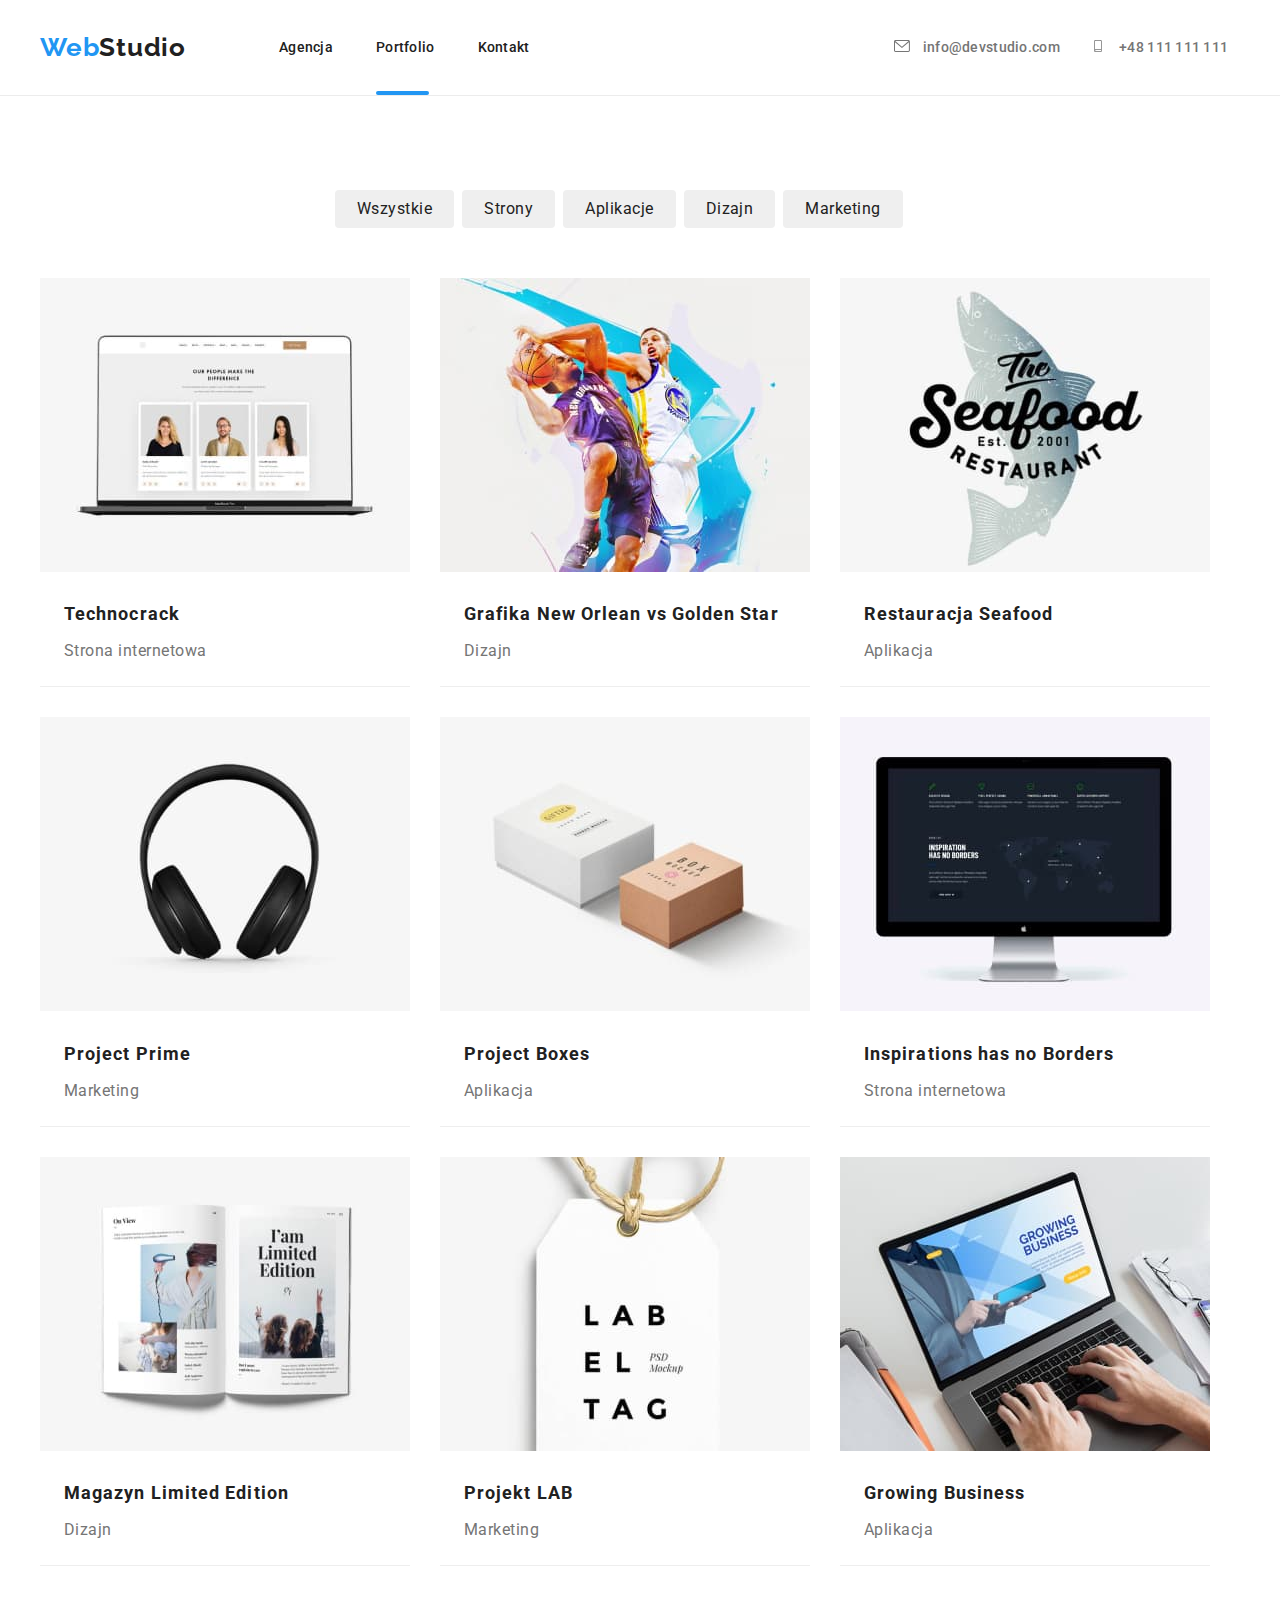
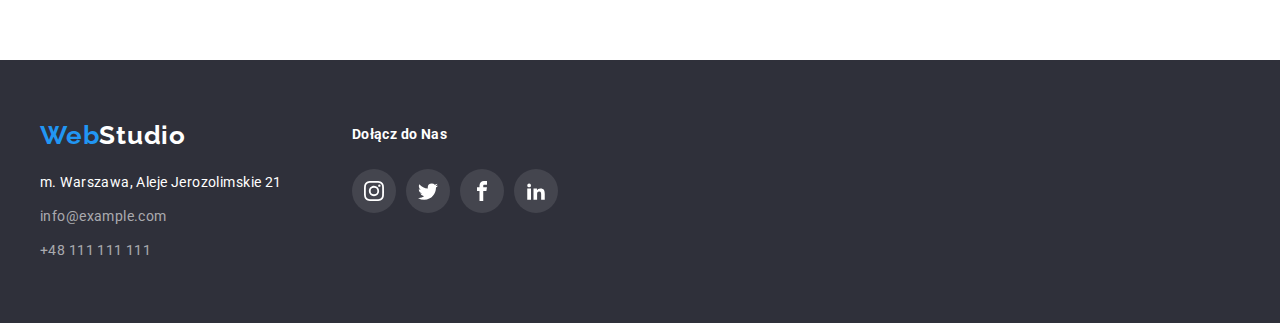
==== portfolio.html @ 5ad1e3b2 "Created of new repository" ====
<!DOCTYPE html>
<html lang="en">
  <head>
    <meta charset="UTF-8" />
    <meta http-equiv="X-UA-Compatible" content="IE=edge" />
    <meta name="viewport" content="width=device-width, initial-scale=1.0" />
    <title>Document</title>
    <link
      rel="stylesheet"
      href="https://cdnjs.cloudflare.com/ajax/libs/modern-normalize/1.0.0/modern-normalize.min.css"
    />
    <link rel="stylesheet" href="css/styles.css" />
    <link rel="preconnect" href="https://fonts.googleapis.com" />
    <link rel="preconnect" href="https://fonts.gstatic.com" crossorigin />
    <link
      href="https://fonts.googleapis.com/css2?family=Raleway:wght@700&family=Roboto:wght@400;500;700;900&display=swap"
      rel="stylesheet"
    />
  </head>
  <body>
    <!--Header-->

    <header class="main-head container">
      <a href="./index.html" class="main-head-logo-web-part">
        Web<span class="main-head-logo-studio-part">Studio</span>
      </a>

      <!--Menu navigation-->

      <nav class="navigation">
        <ul class="menu-navigation">
          <li class="menu-navigation-item">
            <a href="./index.html" class="menu-navigation-item-link">Agencja</a>
          </li>
          <li class="menu-navigation-item">
            <a
              class="menu-navigation-item-link link-underline"
              href="./portfolio.html"
              >Portfolio</a
            >
          </li>
          <li class="menu-navigation-item">
            <a href="" class="menu-navigation-item-link">Kontakt</a>
          </li>
        </ul>
      </nav>

      <!--MAIN HEAD CONTACT-->

      <ul class="main-head-contact">
        <li class="main-head-contact-item">
          <a
            class="main-head-contact-item-link"
            href="mailto:info@devstudio.com"
          >
            <svg class="main-head-contact-icons" width="16" height="12">
              <use
                href="./images/icons.svg#icon-envelope"
                width="16"
                height="12"
              ></use>
            </svg>
            info@devstudio.com
          </a>
        </li>

        <li class="main-head-contact-item">
          <a class="main-head-contact-item-link" href="">
            <svg class="main-head-contact-icons" width="16" height="12">
              <use
                href="./images/icons.svg#icon-smartphone"
                width="16"
                height="12"
              ></use>
            </svg>
            +48 111 111 111
          </a>
        </li>
      </ul>
    </header>

    <div class="main-head-border-bottom"></div>

    <!--Main-->

    <!--MENU-->

    <main>
      <section class="ssection">
        <div class="container">
          <ul class="menu">
            <li class="menu-item">
              <button class="menu-btn" type="button">Wszystkie</button>
            </li>
            <li class="menu-item">
              <button class="menu-btn" type="button">Strony</button>
            </li>
            <li class="menu-item">
              <button class="menu-btn" type="button">Aplikacje</button>
            </li>
            <li class="menu-item">
              <button class="menu-btn" type="button">Dizajn</button>
            </li>
            <li class="menu-item">
              <button class="menu-btn" type="button">Marketing</button>
            </li>
          </ul>

          <!--PROJECTS-->

          <ul class="project-card">
            <li class="project-card-item">
              <figure class="picture-card">
                <img
                  src="images/imgH.jpg"
                  width="370"
                  height="294"
                  alt="Technocrack"
                />
                <div class="description-card">
                  <p class="description-card-text">
                    Technocrack jest popularną platformą wykorzystywaną do
                    rozpowszechniania koronawirusa. Firmy wykorzystują tę
                    platformę do celów szpiegowskich i ataków na
                    niezabezpieczone serwery konkurencji
                  </p>
                </div>
              </figure>
              <figcaption class="project-name">Technocrack</figcaption>
              <p class="category-name">Strona internetowa</p>
            </li>
            <li class="project-card-item">
              <figure class="picture-card">
                <img
                  src="images/imgI.jpg"
                  width="370"
                  height="294"
                  alt="Grafika New Orlean vs Golden Star"
                />
                <div class="description-card">
                  <p class="description-card-text">
                    Technocrack jest popularną platformą wykorzystywaną do
                    rozpowszechniania koronawirusa. Firmy wykorzystują tę
                    platformę do celów szpiegowskich i ataków na
                    niezabezpieczone serwery konkurencji
                  </p>
                </div>
              </figure>
              <figcaption class="project-name">
                Grafika New Orlean vs Golden Star
              </figcaption>
              <p class="category-name">Dizajn</p>
            </li>
            <li class="project-card-item">
              <figure class="picture-card">
                <img
                  src="images/imgJ.jpg"
                  width="370"
                  height="294"
                  alt="Restauracja Seafood"
                />
                <div class="description-card">
                  <p class="description-card-text">
                    Technocrack jest popularną platformą wykorzystywaną do
                    rozpowszechniania koronawirusa. Firmy wykorzystują tę
                    platformę do celów szpiegowskich i ataków na
                    niezabezpieczone serwery konkurencji
                  </p>
                </div>
              </figure>
              <figcaption class="project-name">Restauracja Seafood</figcaption>
              <p class="category-name">Aplikacja</p>
            </li>
            <li class="project-card-item">
              <figure class="picture-card">
                <img
                  src="images/imgK.jpg"
                  width="370"
                  height="294"
                  alt="Project Prime"
                />
                <div class="description-card">
                  <p class="description-card-text">
                    Technocrack jest popularną platformą wykorzystywaną do
                    rozpowszechniania koronawirusa. Firmy wykorzystują tę
                    platformę do celów szpiegowskich i ataków na
                    niezabezpieczone serwery konkurencji
                  </p>
                </div>
              </figure>
              <figcaption class="project-name">Project Prime</figcaption>
              <p class="category-name">Marketing</p>
            </li>
            <li class="project-card-item">
              <figure class="picture-card">
                <img
                  src="images/imgL.jpg"
                  width="370"
                  height="294"
                  alt="Project Boxes"
                />
                <div class="description-card">
                  <p class="description-card-text">
                    Technocrack jest popularną platformą wykorzystywaną do
                    rozpowszechniania koronawirusa. Firmy wykorzystują tę
                    platformę do celów szpiegowskich i ataków na
                    niezabezpieczone serwery konkurencji
                  </p>
                </div>
              </figure>
              <figcaption class="project-name">Project Boxes</figcaption>
              <p class="category-name">Aplikacja</p>
            </li>
            <li class="project-card-item">
              <figure class="picture-card">
                <img
                  src="images/imgM.jpg"
                  width="370"
                  height="294"
                  alt="Inspirations has no Borders"
                />
                <div class="description-card">
                  <p class="description-card-text">
                    Technocrack jest popularną platformą wykorzystywaną do
                    rozpowszechniania koronawirusa. Firmy wykorzystują tę
                    platformę do celów szpiegowskich i ataków na
                    niezabezpieczone serwery konkurencji
                  </p>
                </div>
              </figure>
              <figcaption class="project-name">
                Inspirations has no Borders
              </figcaption>
              <p class="category-name">Strona internetowa</p>
            </li>
            <li class="project-card-item">
              <figure class="picture-card">
                <img
                  src="images/imgN.jpg"
                  width="370"
                  height="294"
                  alt="Magazyn Limited Edition"
                />
                <div class="description-card">
                  <p class="description-card-text">
                    Technocrack jest popularną platformą wykorzystywaną do
                    rozpowszechniania koronawirusa. Firmy wykorzystują tę
                    platformę do celów szpiegowskich i ataków na
                    niezabezpieczone serwery konkurencji
                  </p>
                </div>
              </figure>
              <figcaption class="project-name">
                Magazyn Limited Edition
              </figcaption>
              <p class="category-name">Dizajn</p>
            </li>
            <li class="project-card-item">
              <figure class="picture-card">
                <img
                  src="images/imgO.jpg"
                  width="370"
                  height="294"
                  alt="Projekt LAB"
                />
                <div class="description-card">
                  <p class="description-card-text">
                    Technocrack jest popularną platformą wykorzystywaną do
                    rozpowszechniania koronawirusa. Firmy wykorzystują tę
                    platformę do celów szpiegowskich i ataków na
                    niezabezpieczone serwery konkurencji
                  </p>
                </div>
              </figure>
              <figcaption class="project-name">Projekt LAB</figcaption>
              <p class="category-name">Marketing</p>
            </li>
            <li class="project-card-item">
              <figure class="picture-card">
                <img
                  src="images/imgP.jpg"
                  width="370"
                  height="294"
                  alt="Growing Business"
                />
                <div class="description-card">
                  <p class="description-card-text">
                    Technocrack jest popularną platformą wykorzystywaną do
                    rozpowszechniania koronawirusa. Firmy wykorzystują tę
                    platformę do celów szpiegowskich i ataków na
                    niezabezpieczone serwery konkurencji
                  </p>
                </div>
              </figure>
              <figcaption class="project-name">Growing Business</figcaption>
              <p class="category-name">Aplikacja</p>
            </li>
          </ul>
        </div>
      </section>
    </main>

    <!--Footer-->

    <footer class="foter foter-overlay">
      <div class="container">
        <ul class="foter-list">
          <li class="foter-list-item">
            <a href="./index.html" class="foter-logo-web-part">
              Web<span class="foter-logo-studio-part">Studio</span>
            </a>
            <address class="foter-contact">
              <ul class="foter-contact-details">
                <li class="foter-contact-details-item">
                  m. Warszawa, Aleje Jerozolimskie 21
                </li>
                <li class="foter-contact-details-item">
                  <a
                    class="foter-contact-details-item-link"
                    href="mailto:info@example.com"
                    >info@example.com</a
                  >
                </li>
                <li class="foter-contact-details-item">
                  <a class="foter-contact-details-item-telephone" href="">
                    +48 111 111 111
                  </a>
                </li>
              </ul>
            </address>
          </li>
          <li class="foter-list-item">
            <p class="foter-head">Dołącz do Nas</p>
            <ul class="foter-list-item-icons">
              <li class="foter-list-item-icons-item">
                <a href="https://www.instagram.com/">
                  <svg class="foter-icons" width="44px" height="44px">
                    <use
                      href="./images/icons.svg#icon-instagram"
                      width="20"
                      height="20"
                      x="12"
                      y="12"
                    ></use>
                  </svg>
                </a>
              </li>
              <li class="foter-list-item-icons-item">
                <a href="https://twitter.com/">
                  <svg class="foter-icons" width="44px" height="44px">
                    <use
                      href="./images/icons.svg#icon-twitter"
                      width="20"
                      height="20"
                      x="12"
                      y="12"
                    ></use>
                  </svg>
                </a>
              </li>
              <li class="foter-list-item-icons-item">
                <a href="https://www.facebook.com/">
                  <svg class="foter-icons" width="44px" height="44px">
                    <use
                      href="./images/icons.svg#icon-facebook"
                      width="20"
                      height="20"
                      x="12"
                      y="12"
                    ></use>
                  </svg>
                </a>
              </li>
              <li class="foter-list-item-icons-item">
                <a href="https://pl.linkedin.com/">
                  <svg class="foter-icons" width="44px" height="44px">
                    <use
                      href="./images/icons.svg#icon-linkedin2"
                      width="20"
                      height="20"
                      x="12"
                      y="12"
                    ></use>
                  </svg>
                </a>
              </li>
            </ul>
          </li>
        </ul>
      </div>
    </footer>
  </body>
</html>
---- css/styles.css ----
/* *************** VARIABLES *************** */
  
  :root{
    --main-font: 'Roboto', 'Relaway', sans-serif;
    --main-color: #2196f3;
    --secondary-color: #212121;
    --third-color: #757575;
    --text-btn-color: #ffffff;
    --main-background-color: #2f303a;
    --border-card-color: #eeeeee;
    --border-main-head-color: #ececec;
    --contact-foter-color: rgba(255, 255, 255, 0.6);
    --bg-color: #f5f4fa;
    --icon-color: #AFB1B8;
    --bg-color-modal: rgba(0, 0, 0, 0.2);
    --bg-foter-icons: rgba(255, 255, 255, 0.1);
    --border-modal-color: rgba(0, 0, 0, 0.1);
    --text-color: rgba(47, 48, 58, 0.8);
  }

/* ########################################### */

/* *************** GLOBAL SETTINGS  *************** */

body{
    font-family: var(--main-font);
    color: var(--secondary-color);
}

ul{
    list-style-type: none;
    margin: 0px;
    padding: 0px;
}

h1{
    margin: 0px;
}

h2{
    margin: 0px;
    font-weight: 700;
    font-size: 36px;
    line-height: 1.116;
    text-align: center;
    letter-spacing: 0.03em;

    color: var(--secondary-color);
}

              /* auxiliary class  */
.container{     
    max-width: 1200px;

    margin: 0 auto; 
}
            /* ................. */

/* *************** HEADER *************** */



            /**************/
            /* NAVIGATION */
            /**************/

.main-head-border-bottom{
    border-bottom: 1px solid var(--border-main-head-color);
}

.main-head{
    box-sizing: border-box;
    display: flex;
    align-items: center; 

    padding: 32px 0px;

    background-color: var(--text-btn-color);
}

.main-head-logo-web-part,
.main-head-logo-studio-part{
    margin: 0px;
    
    font-family: 'Raleway';
    font-style: normal;
    font-weight: 700;
    font-size: 26px;
    line-height: 1.192;

    letter-spacing: 0.03em;

    text-decoration: none;
}

.main-head-logo-web-part{

    color: var(--main-color);
}

.main-head-logo-studio-part{
    margin-right: 93px;
    color: var(--secondary-color);
}

.menu-navigation{
    margin: 0px;
    display: flex;

    font-weight: 500;
    font-size: 14px;
    line-height: 1.143;
    letter-spacing: 0.02em; 

    margin-right: 364px;
}

.menu-navigation-item{
    position: relative;
}

.menu-navigation-item > .link-underline::after{     /* PSEUDO CLASS ::AFTER */
        margin: 0px;
        margin-top: 36px;

        content: "";
        background-color: var(--main-color);
        padding: 2px 26.5px;
        border-radius: 2px;

        display: block;
        position: absolute;
}

.menu-navigation-item:not(:last-child){
    margin-right: 43px;
}

.menu-navigation .menu-navigation-item-link{
    color: var(--secondary-color);
    text-decoration: none;

                /* TRANSITION */

    transition-property: color;
    transition-duration: 250ms;
    transition-timing-function: cubic-bezier(0.4, 0, 0.2, 1);
}

.menu-navigation .menu-navigation-item-link:hover,
.menu-navigation .menu-navigation-item-link:focus,
.menu-navigation .menu-navigation-item-link:active{
    color: var(--main-color);
}

            /* MAIN HEAD CONTACT */

.main-head-contact{
    margin: 0px;
    display: flex;
   
    font-weight: 500;
    font-size: 14px;
    line-height: 1.143;
    letter-spacing: 0.02em;
}

.main-head-contact-item:first-child{
    margin-right: 30px;
}

.main-head-contact-item-link{
    color: var(--third-color);

    text-decoration: none;

                    /* TRANSITION */

    transition-property: color, fill;
    transition-duration: 250ms;
    transition-timing-function: cubic-bezier(0.4, 0, 0.2, 1);
}

.main-head-contact-icons{       /* SVG */
    margin-right: 10px;

    width: 16px;
    height: 12px;

    fill: var(--third-color);

                    /* TRANSITION */

    transition-property: background-color, fill;
    transition-duration: 250ms;
    transition-timing-function: cubic-bezier(0.4, 0, 0.2, 1);
}

.main-head-contact-item > a:hover .main-head-contact-icons,
.main-head-contact-item-link:hover,
.main-head-contact-item > a:focus .main-head-contact-icons,
.main-head-contact-item-link:focus{
    color: var(--main-color);
    fill: var(--main-color);
}

            /* END MAIN HEAD CONTACT */

            /******************/
            /* END NAVIGATION */
            /******************/       

/* *************** END HEADER *************** */

/* ************************************************************** */
/* ************************* PORTFOLIO.HTML ************************* */
/* ************************************************************** */

/* *************** MAIN *************** */

            /********/
            /* MENU */
            /********/

.menu{
    margin: 0px;

    box-sizing: border-box; 
    display: flex;
    align-items: center;

    padding-left: 295px;
}

.menu >.menu-item:not(:first-child){
    margin-left: 8px;
}

.menu-btn{
    margin: 0px;

    padding: 6px 22px;

    border-radius: 4px;
    border: none;

    font-size: 16px;
    font-weight: 500px;
    line-height: 1.625;
    text-align: center;
    letter-spacing: 0.03em;

    color: var(--secondary-color);

                    /* TRANSITION */

    transition-property: background-color, color, box-shadow;
    transition-duration: 250ms;
    transition-timing-function: cubic-bezier(0.4, 0, 0.2, 1);
}

.menu-btn:hover,
.menu-btn:focus{
    background-color: var(--main-color);
    color: var(--text-btn-color);

    box-shadow: 0px 3px 1px rgba(0, 0, 0, 0.1), 
                0px 1px 2px rgba(0, 0, 0, 0.08), 
                0px 2px 2px rgba(0, 0, 0, 0.12);
    
    cursor: pointer;
}

            /************/
            /* END MENU */
            /************/

            /************/
            /* PROJECTS */
            /************/

.picture-card{
    margin: 0px;
    padding: 0px;

    position: relative;

    overflow: hidden;
}

.project-card{
    margin: 0px;

    box-sizing: border-box;
    display: flex;
    flex-wrap: wrap;
    gap: 30px;
   
    margin-top: 50px;
}

.project-card > .project-card-item{
    border-bottom: 1px solid var(--border-card-color);
    background-color: var(--text-btn-color);
}

 .project-name{
    margin: 0px;

    padding-top: 20px;
    padding-left: 24px;
    
    font-weight: 700;
    font-size: 18px;
    line-height: 2.0;

    letter-spacing: 0.06em;

    color: var(--secondary-color);
}

.category-name{
    margin: 4px 0px 20px 24px;

    font-weight: 400;
    font-size: 16px;
    line-height: 1.875;

    letter-spacing: 0.03em;

    color: var(--third-color);
} 

.project-card-item{
    
                    /* TRANSITION */

    transition-property: box-shadow;
    transition-duration: 250ms;
    transition-timing-function: cubic-bezier(0.4, 0, 0.2, 1);
}

.project-card-item:hover{
    box-shadow: 0px 1px 3px rgba(0, 0, 0, 0.12), 
                0px 1px 1px rgba(0, 0, 0, 0.14), 
                0px 2px 1px rgba(0, 0, 0, 0.2);
}

.description-card{
    position: absolute;
    top: 0px;
    margin: 0px;
    width: 100%;
    padding: 49px 45px 49px 24px;

    background-color: rgba(33, 150, 243, 0.9);

    transform: translateY(100%);    /* TRANSFORMATION */
    transition-duration: 250ms;
    transition-timing-function: cubic-bezier(0.4, 0, 0.2, 1);
}

.description-card-text{

    font-weight: 400;
    font-size: 18px;
    line-height: 1.555;

    letter-spacing: 0.03em;

    color: var(--text-btn-color);
}

.picture-card:hover .description-card,      /* TRANSFORMATION */
.project-card-item:hover .description-card{
    transform: translateY(0);
}

            /****************/
            /* END PROJECTS */
            /****************/

/* *************** END MAIN *************** */
/* ########################################### */
/* *************** FOOTER *************** */

.foter{
    box-sizing: border-box;
    
    padding: 60px 0px;
}

.foter-list-item-icons{
    display: flex;
    align-items: center;
    justify-content: center;

    padding-top: 20px;
}

.foter-list-item-icons-item:not(:first-child){
    margin-left: 10px;
}

.foter-list{
    display: flex;
    align-content: center;
}

.foter-list-item:first-child{
    margin-right: 70px;
}

.foter-icons{                       /* SVG */
    fill: var(--text-btn-color);

    border-radius: 50%;
    background-color: var(--bg-foter-icons);

                    /* TRANSITION */

    transition-property: background-color;
    transition-duration: 250ms;
    transition-timing-function: cubic-bezier(0.4, 0, 0.2, 1);
}

.foter-icons:hover{
    background-color: var(--main-color);
}

.foter-list-item-icons-item > a:focus .foter-icons{
    background-color: var(--main-color);
}

.foter-overlay{
    background-color: var(--main-background-color);
}

.foter-logo-web-part,
.foter-logo-studio-part{  
    
    font-family: 'Raleway';
    font-style: normal;
    font-weight: 700;
    font-size: 26px;
    line-height: 1.192;

    letter-spacing: 0.03em;

    text-decoration: none;
}

.foter-logo-web-part{
    color: var(--main-color);
}

.foter-logo-studio-part{
    color: var(--text-btn-color);
}

.foter-contact{
    margin-top: 20px;
}

.foter-contact-details-item{

    font-family: 'Roboto';
    font-style: normal;
    font-weight: 400;
    font-size: 14px;
    line-height: 1.714;

    letter-spacing: 0.03em;

    color: var(--text-btn-color);

    margin-top: 9px;
}

.foter-contact-details-item-link,
.foter-contact-details-item-telephone{
    font-weight: 400;
    font-size: 14px;
    line-height: 24px;

    letter-spacing: 0.03em;
    text-decoration: none;

    color: var(--contact-foter-color);

                    /* TRANSITION */

    transition-property: color;
    transition-duration: 250ms;
    transition-timing-function: cubic-bezier(0.4, 0, 0.2, 1);
}

.foter-contact-details-item-link:hover,
.foter-contact-details-item-link:focus,
.foter-contact-details-item-telephone:hover,
.foter-contact-details-item-telephone:focus{
    color: var(--main-color);
}

.foter-head{
    font-weight: 700;
    font-size: 14px;
    line-height: 1.143px;
    letter-spacing: 0.03em;

    color: var(--text-btn-color);
    
}

/* *************** END FOOTER *************** */

/* *************** WINDOW MODAL *************** */

.backdrop{
    position: fixed;

    width: 100%;
    height: 100%;
    top: 0px;
    left: 0px;

    background-color: var(--bg-color-modal);

    transform: translateY(0);       /* TRANSFORMATION */
    transition-duration: 250ms;
    transition-timing-function: cubic-bezier(0.4, 0, 0.2, 1);
}

.is-hidden{
    visibility: hidden;
    opacity: 1;
    pointer-events: auto;

    transform: translateY(-100%);       /* TRANSFORMATION */
    transition-duration: 250ms;
    transition-timing-function: cubic-bezier(0.4, 0, 0.2, 1);
}

.modal{
    position: absolute;
    top: 50%;
    left: 50%;

    transform: translate(-50%,-50%);
    width: 528px;
    height: 581px;

    background-color: var(--text-btn-color);
    box-shadow: 0px 1px 3px rgba(0, 0, 0, 0.12), 
                0px 1px 1px rgba(0, 0, 0, 0.14), 
                0px 2px 1px rgba(0, 0, 0, 0.2);
    border-radius: 4px;
}

.modal-icons{
    position: absolute;
    top: 8px;
    right: 8px;

    width: 30px;
    height: 30px;

    border: 1px solid var(--border-modal-color);
    border-radius: 50%;
    background-color: var(--text-btn-color);

    cursor: pointer;
}

/* *************** END WINDOW MODAL *************** */

/* ########################################### */


/* ************************************************************** */
/* ************************* INDEX.HTML ************************* */
/* ************************************************************** */

/* *************** MAIN *************** */

            /***********/
            /* HEADING */
            /***********/

.heading{
    margin: 0px;

    box-sizing: border-box; 

    padding: 200px 0px;

    background-image: linear-gradient(

                    0deg,
                    rgba(47,48,58,0.4)0%,
                    rgba(47,48,58,0.4)100%),
                    url('../images/imgNew.jpg');
    background-repeat: no-repeat;
    background-size: 1600px auto;
    background-position: center;
}

.heading-titlee{
    margin: 0px;
    padding-bottom: 30px;

    font-weight: 900;
    font-size: 44px;
    line-height: 1.364;

    text-align: center;
    letter-spacing: 0.06em; 

    color: var(--text-btn-color);
}

.main-btn{
    margin: 0px;

    box-sizing: border-box;
    display: block;

    margin-left: auto;
    margin-right: auto;

    font-weight: 700;
    font-size: 16px;
    line-height: 1.875;

    text-align: center;
    letter-spacing: 0.06em;

    color: var(--text-btn-color);

    padding: 10px 41px 10px 42px;

    background-color: var(--main-color);
    box-shadow: 0px 4px 4px rgba(0, 0, 0, 0.15);
    border-radius: 4px;
    border: none; 
}

.main-btn:hover,
.main-btn:focus{
    cursor: pointer;
}

            /***************/
            /* END HEADING */
            /***************/

            /***********/
            /* SECTION */
            /***********/

.ssection{

    box-sizing: border-box;

    padding-top: 94px;
    padding-bottom: 94px;
}

.ssection-overlay{
    background-color: var(--bg-color);
}

.ssection-list-our-strengths,
.ssection-list-our-job,
.ssection-list-our-team{
    display: flex;
    align-items:center;

    font-weight: 700;
    font-size: 14px;
    line-height: 1.143;
    letter-spacing: 0.03em;

    color: var(--secondary-color);
}

.ssection-list-our-strengths{
    padding-top: 94px;
}

.ssection-list-our-job,
.ssection-list-our-team,
.ssection-list-our-clients{
    padding-top: 50px;
}

.ssection-list-our-strengths .ssection-list-item-paragraph{
    font-weight: 400;
    font-size: 14px;
    line-height: 1.714;

    letter-spacing: 0.03em;

    color: var(--third-color);
}

                    /* OUR STRENGTHS - ICONS SVG */

.icons-our-strengths{
    margin-bottom: 30px;

    background-color: var(--bg-color);
    border-radius: 4px;
}

            /* END OUR STRENGTHS - ICONS SVG */

/* ************************************************************ */

            /* SECTION NO.2 - OUR JOB */

.ssection-list-item{
    position: relative;
}

.text-box{
    margin: 0px;

    width: 370px;
    padding: 27px 0px;

    position: absolute;
    top: 224px;

    background-color: var(--text-color);
}

.text-box-applications{
    margin: 0px;

    font-weight: 700;
    font-size: 14px;
    line-height: 1.143;
    text-align: center;

    letter-spacing: 0.03em;

    color: var(--text-btn-color);
}

/* ************************************************************ */

            /* SECTION NO.3 - OUR TEAM */

.ssection-list-item:not(:first-child){
    margin-left: 30px;
}

.ssection-card-person{
    margin: 0px;
    
    box-shadow: 0px 1px 3px rgba(0, 0, 0, 0.12), 
                0px 1px 1px rgba(0, 0, 0, 0.14), 
                0px 2px 1px rgba(0, 0, 0, 0.2);

    border-radius: 0px 0px 4px 4px;

    background-color: var(--text-btn-color);
}

.ssection-card-person:not(last-child){
    margin-right: 30px;
}

.ssection-card-person-name{
    margin: 0px;
    margin-top: 30px;

    font-weight: 500;
    font-size: 16px;
    line-height: 1.188;

    text-align: center;
    letter-spacing: 0.03em;
}

.ssection-card-person-position{
    margin: 0px;

    padding-top: 10px;
    padding-bottom: 16px;

    font-weight: 400;
    font-size: 16px;
    line-height: 1.188;

    text-align: center;
    letter-spacing: 0.03em;

    color: var(--third-color);
}

            /* SVG */

.ssection-card-person-icons{

    box-sizing: border-box;
    display: flex;
    align-items: center;
    justify-content: space-between;

    margin: 0px 32px 30px 32px;
}

.icons{
    fill: var(--icon-color);

    border-radius: 50%;

    width: 44px;
    height: 44px;

                    /* TRANSITION */

    transition-property: background-color, fill;
    transition-duration: 250ms;
    transition-timing-function: cubic-bezier(0.4, 0, 0.2, 1);
}

.icons:hover{
    background-color: var(--main-color);
    fill: var(--text-btn-color);
}

.ssection-card-person-icons-item > a:focus .icons{
    background-color: var(--main-color);
    fill: var(--text-btn-color);
}

            /* END SVG */

/* ************************************************************ */         

            /* SECTION NO.4 - OUR CLIENTS */

.ssection-list-our-clients{
    display: flex;
    align-items:center;

    margin-block: 0px;
}

.icons-our-clients{     /* icons SVG */
    margin: 0px;

    width: 170px;
    height: 92px;

    fill: var(--icon-color);

    box-sizing: border-box;
    border: 1px solid var(--icon-color);
    border-radius: 4px;

                    /* TRANSITION */

    transition-property: border-color, fill;
    transition-duration: 250ms;
    transition-timing-function: cubic-bezier(0.4, 0, 0.2, 1);
}

.icons-our-clients:hover{
    fill: var(--main-color);
    border-color: var(--main-color);
}

.ssection-list-item > a:focus .icons-our-clients{
    fill: var(--main-color);
    border-color: var(--main-color);
}

            /* END OUR CLIENTS - ICONS SVG */

            /***************/
            /* END SECTION */
            /***************/

/* ************************************ */
/* *************** END MAIN *********** */
/* ************************************ */
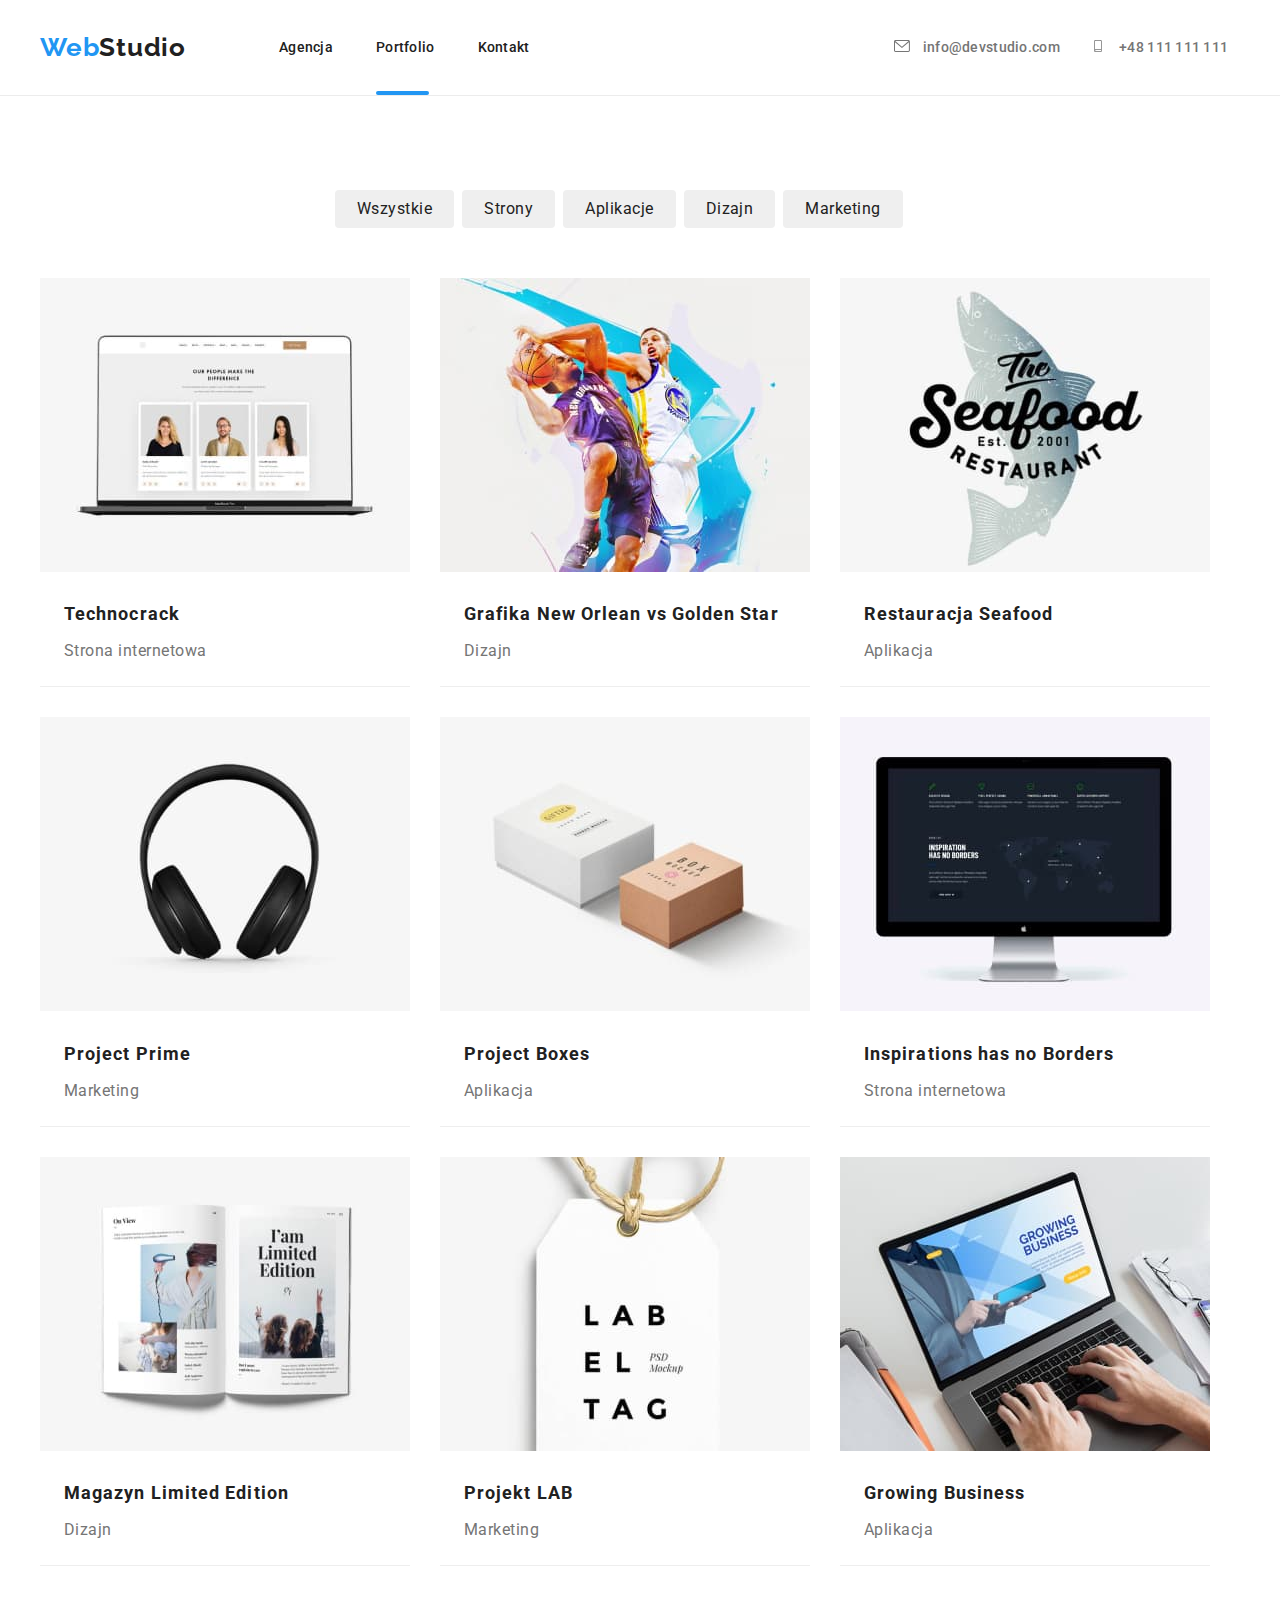
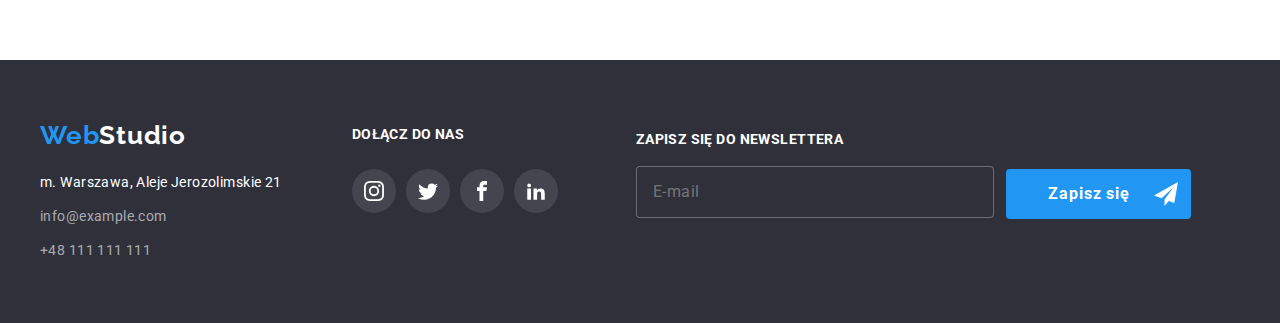
==== commit 6ade84c1: "Changed of form" ====
--- a/portfolio.html
+++ b/portfolio.html
@@ -330,7 +330,7 @@
             </address>
           </li>
           <li class="foter-list-item">
-            <p class="foter-head">Dołącz do Nas</p>
+            <p class="foter-head">DOŁĄCZ DO NAS</p>
             <ul class="foter-list-item-icons">
               <li class="foter-list-item-icons-item">
                 <a href="https://www.instagram.com/">
@@ -386,6 +386,29 @@
               </li>
             </ul>
           </li>
+
+          <!--FORM-->
+
+          <li class="foter-list-item-newsletter distance-top">
+            <form class="foter-form">
+              <label for="email-newsletter" class="foter-head"
+                >ZAPISZ SIĘ DO NEWSLETTERA</label
+              >
+              <input
+                type="email"
+                name="email"
+                id="email-newsletter"
+                placeholder="E-mail"
+                class="foter-form-email"
+              />
+              <button type="button" class="foter-form-btn">
+                Zapisz się
+                <svg class="foter-form-icon">
+                  <use href="images/icons.svg#icon-icon-send" x="0" y="0"></use>
+                </svg>
+              </button>
+            </form>
+          </li>
         </ul>
       </div>
     </footer>
--- a/css/styles.css
+++ b/css/styles.css
@@ -25,6 +25,7 @@
 body{
     font-family: var(--main-font);
     color: var(--secondary-color);
+    position: relative;
 }
 
 ul{
@@ -390,6 +391,16 @@
     padding: 60px 0px;
 }
 
+.foter-list-item{
+    position: relative;
+    top: 0px;
+    margin: 0px;
+}
+
+.distance-top{
+    margin-top: 10px;
+}
+
 .foter-list-item-icons{
     display: flex;
     align-items: center;
@@ -406,6 +417,84 @@
     display: flex;
     align-content: center;
 }
+
+                /* FORM */
+
+.foter-list-item-newsletter{
+    position: relative;
+    left: 78px;
+    top: 0px;
+}
+
+.foter-form{
+    margin: 0px;
+}
+
+.foter-form-email{
+    position: absolute;
+    left: 0px;
+    top: 36px;
+    padding: 15px 0px 15px 16px;
+
+    font-weight: 400;
+    font-size: 16px;
+    line-height: 1.25;
+
+    letter-spacing: 0.03em;
+
+    color: var(--contact-foter-color);
+
+    width: 358px;
+
+    background-color: var(--main-background-color);
+
+    border: 1px solid rgba(255, 255, 255, 0.3);
+    border-radius: 4px;
+}
+
+.foter-form-btn{
+    display: flex;
+    align-items: center;
+    text-align: center;
+
+    margin-top: 20px;
+    margin-left: 370px;
+    padding: 10px 13px 10px 42px;
+
+    font-weight: 700;
+    font-size: 16px;
+    line-height: 1.875;
+
+    letter-spacing: 0.06em;
+
+    color: var(--text-btn-color);   
+    background-color: var(--main-color); 
+
+    border: 0px;
+    border-radius: 4px;
+
+    transition-property: box-shadow;
+    transition-duration: 250ms;
+    transition-timing-function: cubic-bezier(0.4, 0, 0.2, 1);
+}
+
+.foter-form-btn:hover,
+.foter-form-btn:focus{
+    cursor: pointer;
+
+    box-shadow: 0px 4px 4px rgba(0, 0, 0, 0.15);
+}
+
+.foter-form-icon{
+    width: 24px;
+    height: 24px;
+
+    margin-left: 24px;
+
+    fill: var(--text-btn-color);
+}
+
+                /* END FORM */
 
 .foter-list-item:first-child{
     margin-right: 70px;
@@ -572,6 +661,28 @@
     cursor: pointer;
 }
 
+.modal-head{
+    margin-top: 40px;
+
+    font-weight: 700;
+    font-size: 20px;
+    line-height: 1.15;
+    text-align: center;
+    letter-spacing: 0.03em;
+
+    color: var(--secondary-color);
+}
+
+.modal-form{
+    position: relative;
+}
+
+/* .modal-form-field-name{
+    position: absolute;
+    top: 0px;
+    left: 30px;
+} */
+
 /* *************** END WINDOW MODAL *************** */
 
 /* ########################################### */
